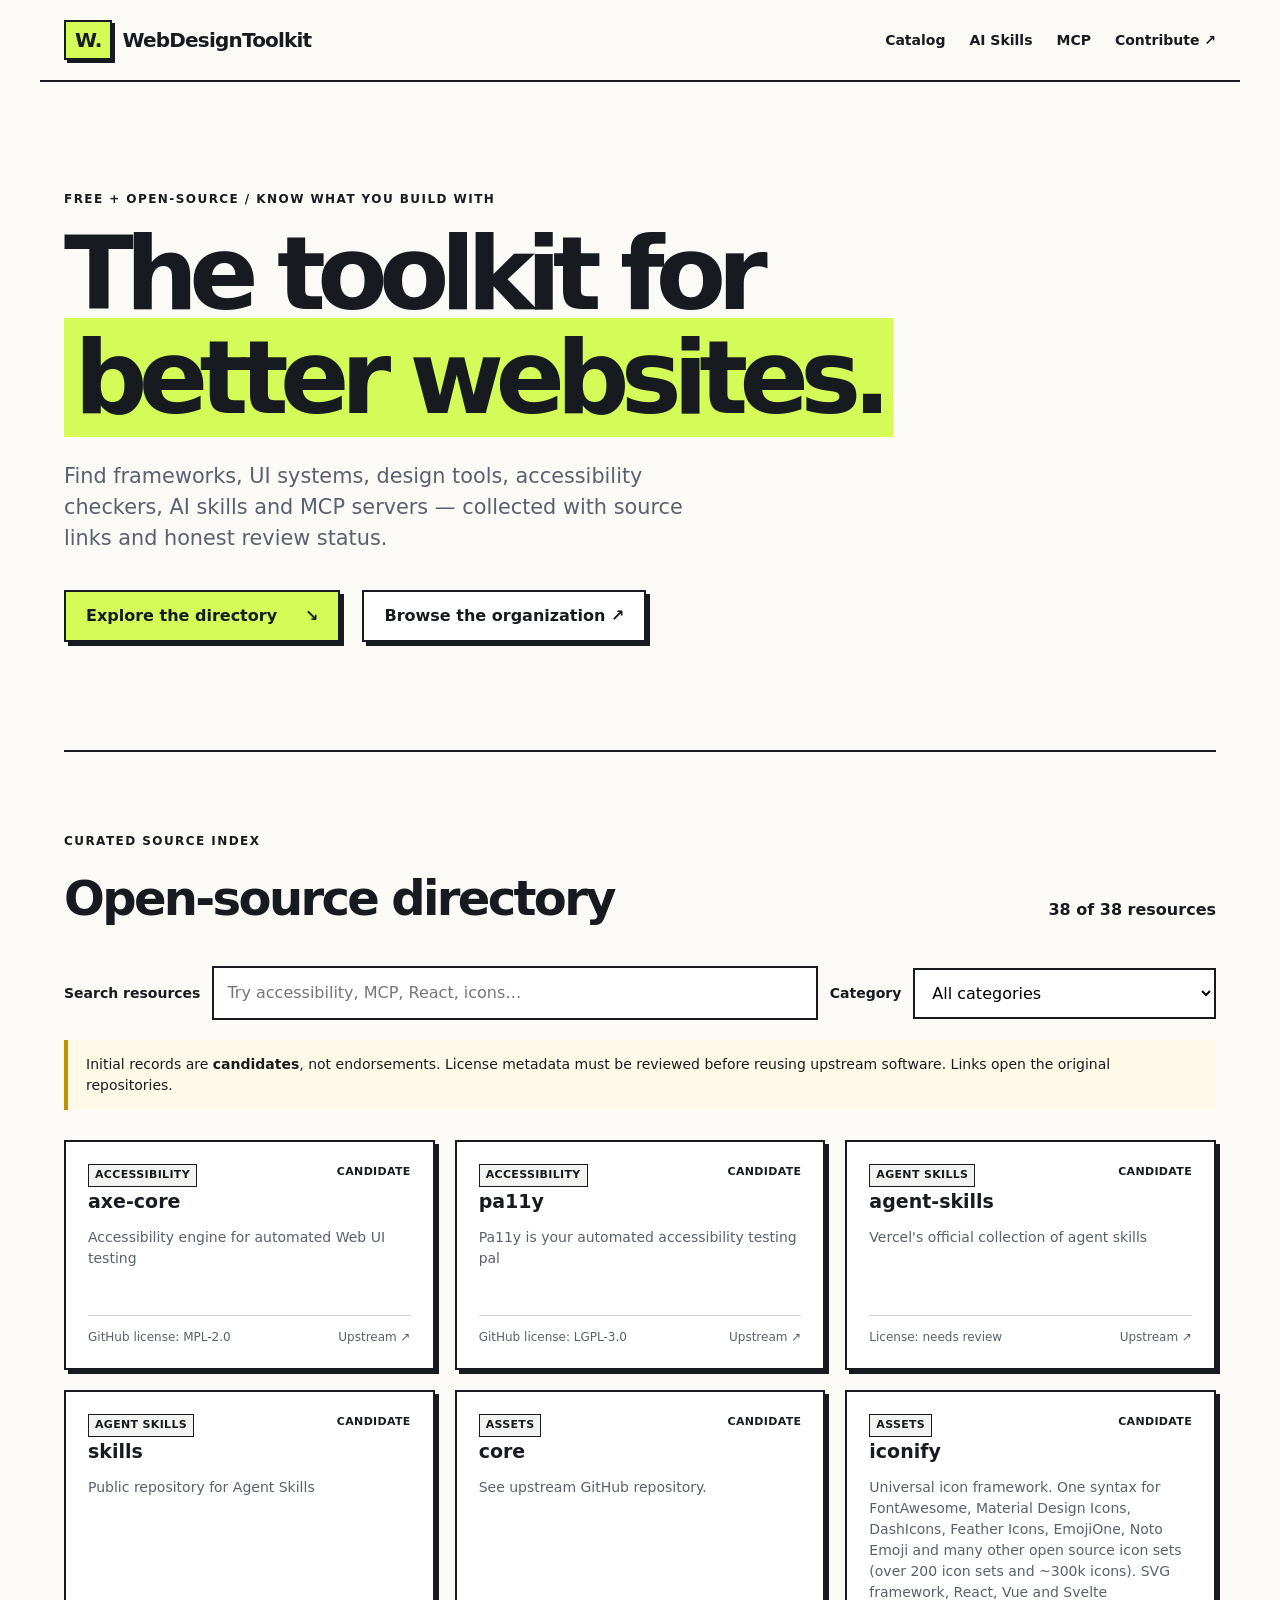
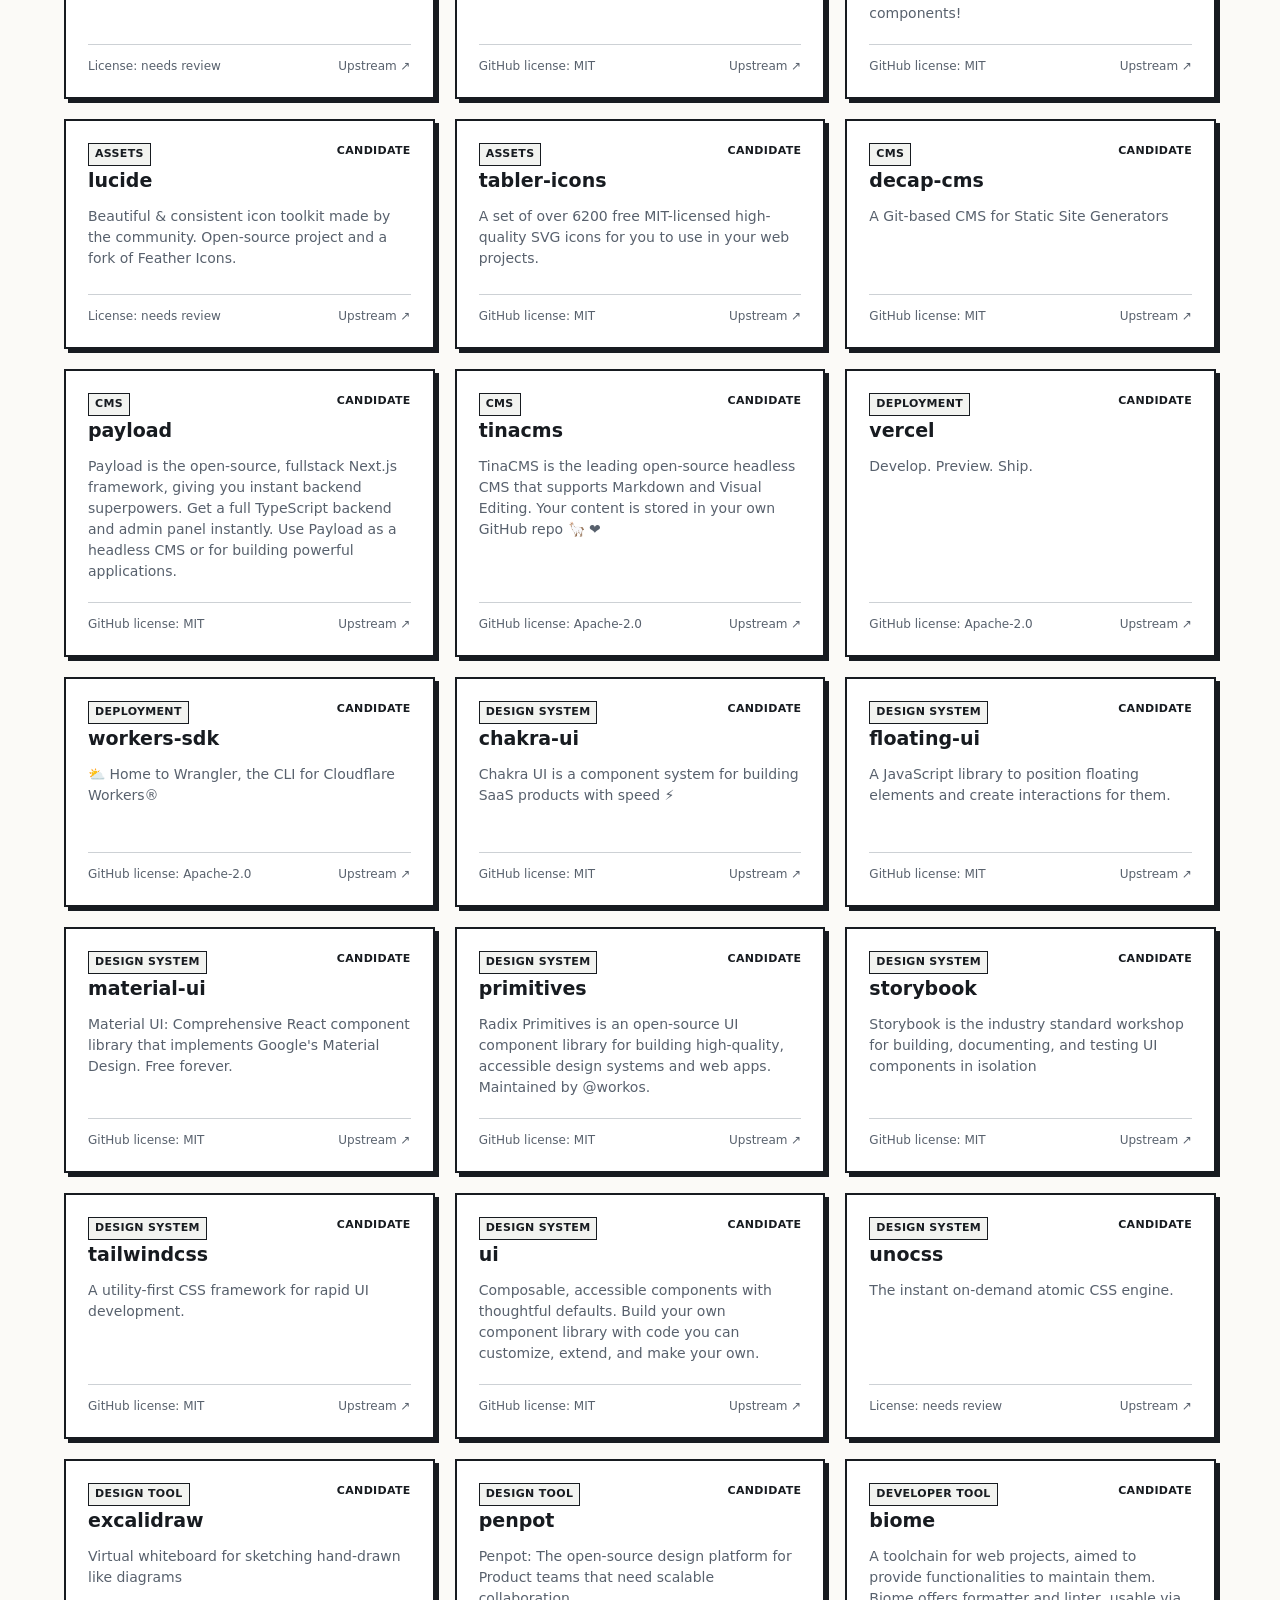
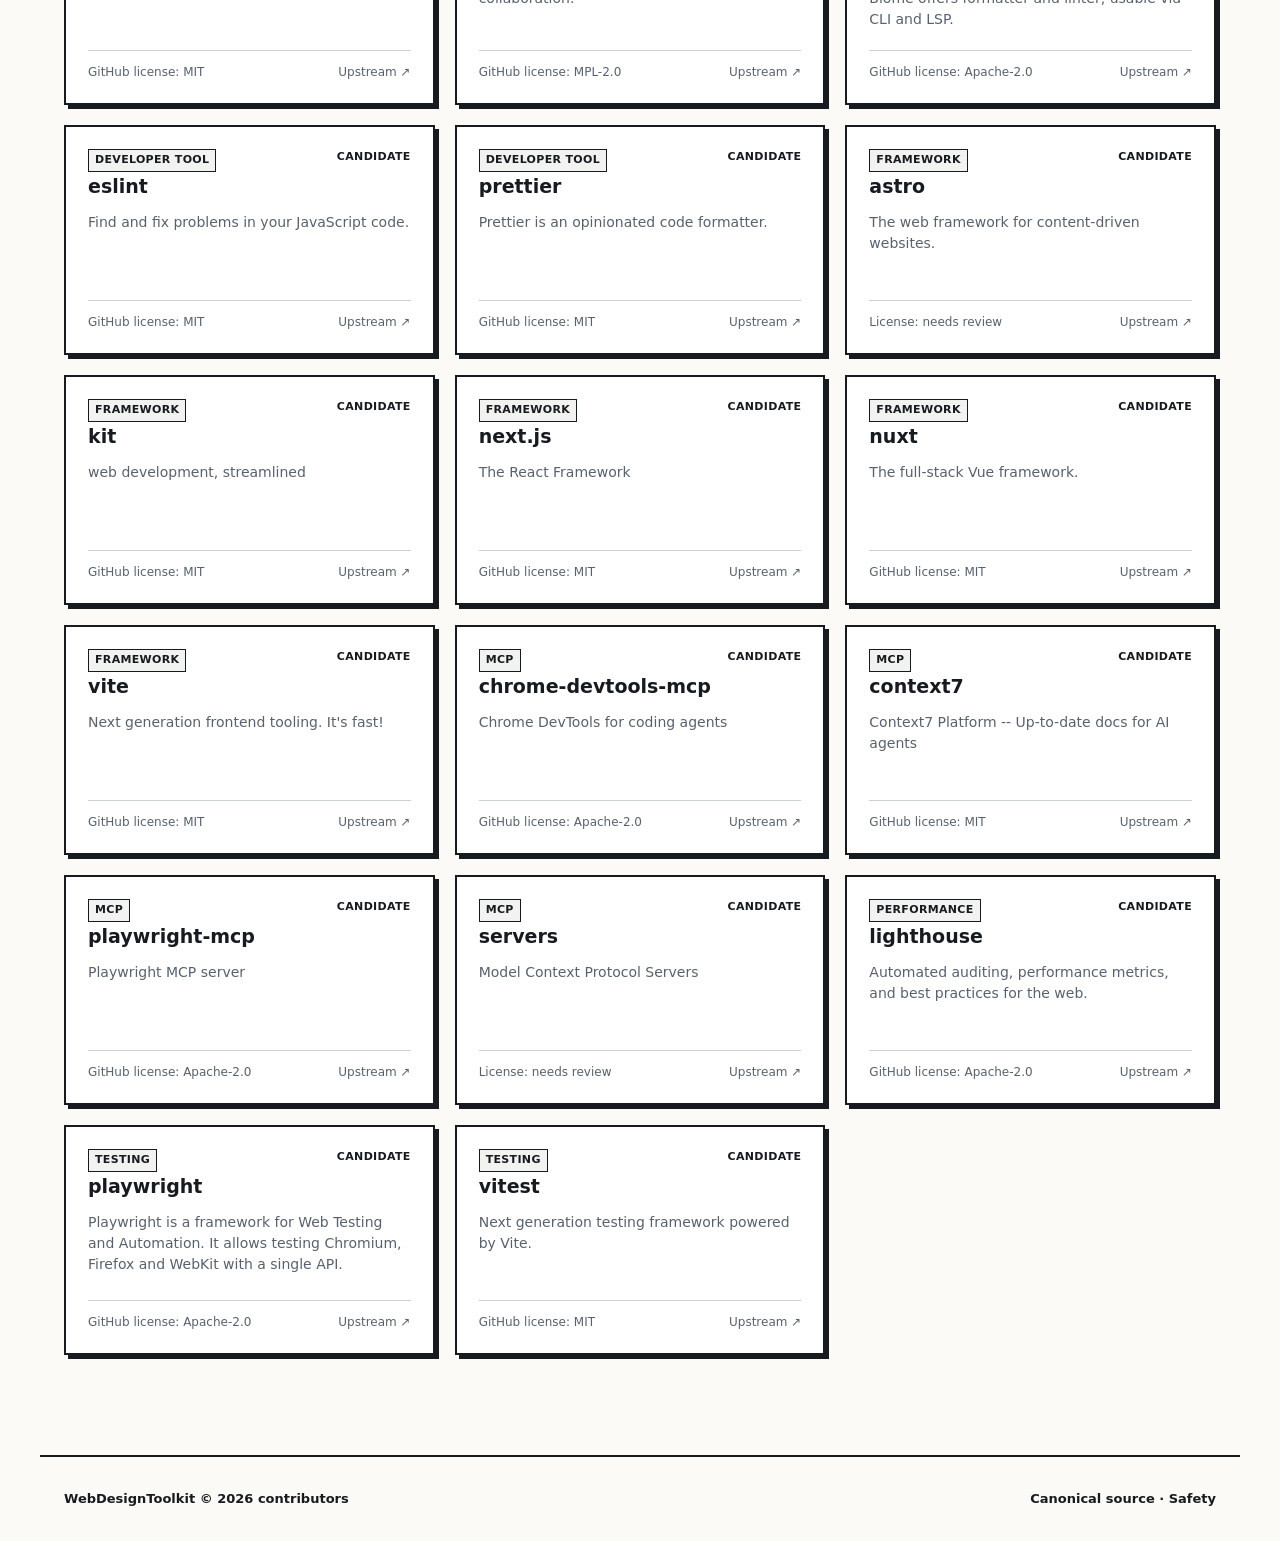
==== index.html @ 81c2b480 "chore: establish WebDesignToolkit foundation" ====
<!doctype html>
<html lang="en"><head><meta charset="utf-8"><meta name="viewport" content="width=device-width,initial-scale=1">
<meta name="description" content="Discover free and open-source resources for web design, accessibility, component systems, MCP and AI skills.">
<title>WebDesignToolkit — Open-source tools for better websites</title>
<link rel="icon" href="./favicon.svg" type="image/svg+xml"><link rel="stylesheet" href="./assets/styles.css"></head>
<body><a class="skip" href="#results">Skip to results</a>
<header class="topbar"><a class="brand" href="./" aria-label="WebDesignToolkit home"><span class="mark">W.</span> WebDesignToolkit</a><nav aria-label="Main navigation"><a href="https://github.com/WebDesignToolkit/catalog">Catalog</a><a href="https://github.com/WebDesignToolkit/skills">AI Skills</a><a href="https://github.com/WebDesignToolkit/mcp-servers">MCP</a><a href="https://github.com/WebDesignToolkit/.github/blob/main/CONTRIBUTING.md">Contribute ↗</a></nav></header>
<main><section class="hero"><p class="eyebrow">FREE + OPEN-SOURCE / KNOW WHAT YOU BUILD WITH</p><h1>The toolkit for<br><em>better websites.</em></h1><p class="subtitle">Find frameworks, UI systems, design tools, accessibility checkers, AI skills and MCP servers — collected with source links and honest review status.</p><div class="hero-links"><a class="btn btn-accent" href="#results">Explore the directory <span aria-hidden="true">↘</span></a><a class="btn" href="https://github.com/WebDesignToolkit">Browse the organization ↗</a></div></section>
<section class="directory" aria-labelledby="directory-heading"><div class="section-head"><div><p class="eyebrow">CURATED SOURCE INDEX</p><h2 id="directory-heading">Open-source directory</h2></div><p id="count" class="count" aria-live="polite">Loading resources…</p></div>
<div class="filters"><label for="search">Search resources</label><input id="search" type="search" placeholder="Try accessibility, MCP, React, icons…" autocomplete="off"><label for="category">Category</label><select id="category"><option value="">All categories</option></select></div>
<p class="notice">Initial records are <strong>candidates</strong>, not endorsements. License metadata must be reviewed before reusing upstream software. Links open the original repositories.</p>
<div id="results" class="cards" tabindex="-1" aria-live="polite"></div><p id="empty" hidden>No matching resources. Try another search or category.</p></section></main>
<footer><span>WebDesignToolkit © 2026 contributors</span><span><a href="https://github.com/WebDesignToolkit/catalog">Canonical source</a> · <a href="https://github.com/WebDesignToolkit/.github/blob/main/SECURITY.md">Safety</a></span></footer>
<script src="./assets/app.js" defer></script></body></html>
---- assets/styles.css ----
:root{--ink:#171b20;--muted:#58616d;--paper:#fbfaf7;--surface:#fff;--accent:#d4fb57;--stroke:2px solid var(--ink);--shadow:4px 4px 0 var(--ink);font-family:ui-sans-serif,system-ui,-apple-system,"Segoe UI",sans-serif;color:var(--ink);background:var(--paper)}*{box-sizing:border-box}html{scroll-behavior:smooth}body{margin:0;line-height:1.5}a{color:inherit;text-decoration:none}a:hover{text-decoration:underline}a:focus-visible,input:focus-visible,select:focus-visible{outline:3px solid #156bd4;outline-offset:3px}.skip{position:absolute;left:-9999px;top:10px}.skip:focus{left:10px;background:#fff;padding:12px;z-index:10}.topbar{max-width:1200px;margin:auto;padding:20px 24px;display:flex;gap:24px;justify-content:space-between;align-items:center;border-bottom:var(--stroke)}.brand{display:flex;align-items:center;gap:10px;font-weight:850;letter-spacing:-.04em;font-size:20px}.mark{background:var(--accent);border:var(--stroke);padding:3px 9px;box-shadow:3px 3px var(--ink)}nav{display:flex;gap:24px;flex-wrap:wrap}nav a{font-weight:700;font-size:14px}main{max-width:1200px;margin:auto;padding:0 24px}.hero{padding:96px 0 108px;border-bottom:var(--stroke)}.eyebrow{font-size:12px;font-weight:800;letter-spacing:.12em}.hero h1{font-size:clamp(3.5rem,8vw,7.5rem);line-height:1.02;letter-spacing:-.085em;margin:14px 0 30px;max-width:1100px}.hero em{font-style:normal;background:var(--accent);padding:0 .1em;box-decoration-break:clone}.subtitle{font-size:clamp(1rem,2vw,1.3rem);max-width:670px;color:var(--muted)}.hero-links{display:flex;flex-wrap:wrap;gap:22px;margin-top:36px}.btn{display:inline-flex;gap:28px;align-items:center;justify-content:space-between;min-height:48px;padding:12px 20px;border:var(--stroke);background:#fff;font-weight:800;box-shadow:var(--shadow);transition:transform .09s,box-shadow .09s}.btn:hover,.card:hover{background:var(--accent);text-decoration:none}.btn:active,.card:active{transform:translate(4px,4px);box-shadow:none}.btn-accent{background:var(--accent)}.directory{padding:68px 0 100px}.section-head{display:flex;align-items:end;justify-content:space-between;gap:16px}.section-head h2{font-size:clamp(2rem,4vw,3rem);margin:4px 0;letter-spacing:-.055em}.count{font-weight:800}.filters{display:grid;grid-template-columns:auto minmax(150px,2fr) auto minmax(130px,1fr);align-items:center;gap:12px;margin:28px 0 16px}.filters label{font-size:14px;font-weight:750}.filters input,.filters select{font:inherit;border:var(--stroke);padding:13px;background:#fff;border-radius:0;min-height:50px;width:100%}.notice{background:#fff9e8;border-left:4px solid #bf9200;padding:14px 18px;font-size:14px;margin:20px 0 30px}.cards{display:grid;grid-template-columns:repeat(3,minmax(0,1fr));gap:20px}.card{display:flex;flex-direction:column;border:var(--stroke);background:var(--surface);padding:22px;min-height:230px;box-shadow:var(--shadow);transition:transform .09s,box-shadow .09s}.card-title{font-size:19px;font-weight:800;overflow-wrap:anywhere}.card p{font-size:14px;color:var(--muted);margin:12px 0 20px;flex:1}.meta{display:flex;justify-content:space-between;gap:8px;flex-wrap:wrap;font-size:11px;letter-spacing:.03em;text-transform:uppercase;font-weight:800}.tag{border:1px solid var(--ink);padding:2px 6px;background:#f2f3f0}.card-footer{display:flex;justify-content:space-between;gap:10px;align-items:center;border-top:1px solid #cdd1d5;padding-top:12px;font-size:12px}.card-footer span{color:var(--muted)}footer{border-top:var(--stroke);max-width:1200px;margin:auto;padding:32px 24px;display:flex;justify-content:space-between;gap:12px;flex-wrap:wrap;font-size:13px;font-weight:700}@media(max-width:850px){.cards{grid-template-columns:repeat(2,minmax(0,1fr))}.filters{grid-template-columns:1fr 1fr}.filters label{grid-column:span 2}.filters input,.filters select{grid-column:span 2}.hero{padding:70px 0}nav{gap:14px}}@media(max-width:570px){.topbar{align-items:flex-start;flex-direction:column}.cards{grid-template-columns:1fr}.hero h1{font-size:3.5rem}.hero-links{flex-direction:column;align-items:stretch}.btn{width:100%}.section-head{align-items:start;flex-direction:column}.filters{display:block}.filters input,.filters select{margin:5px 0 12px}nav{gap:10px}}@media(prefers-reduced-motion:reduce){html{scroll-behavior:auto}*{transition:none!important}}
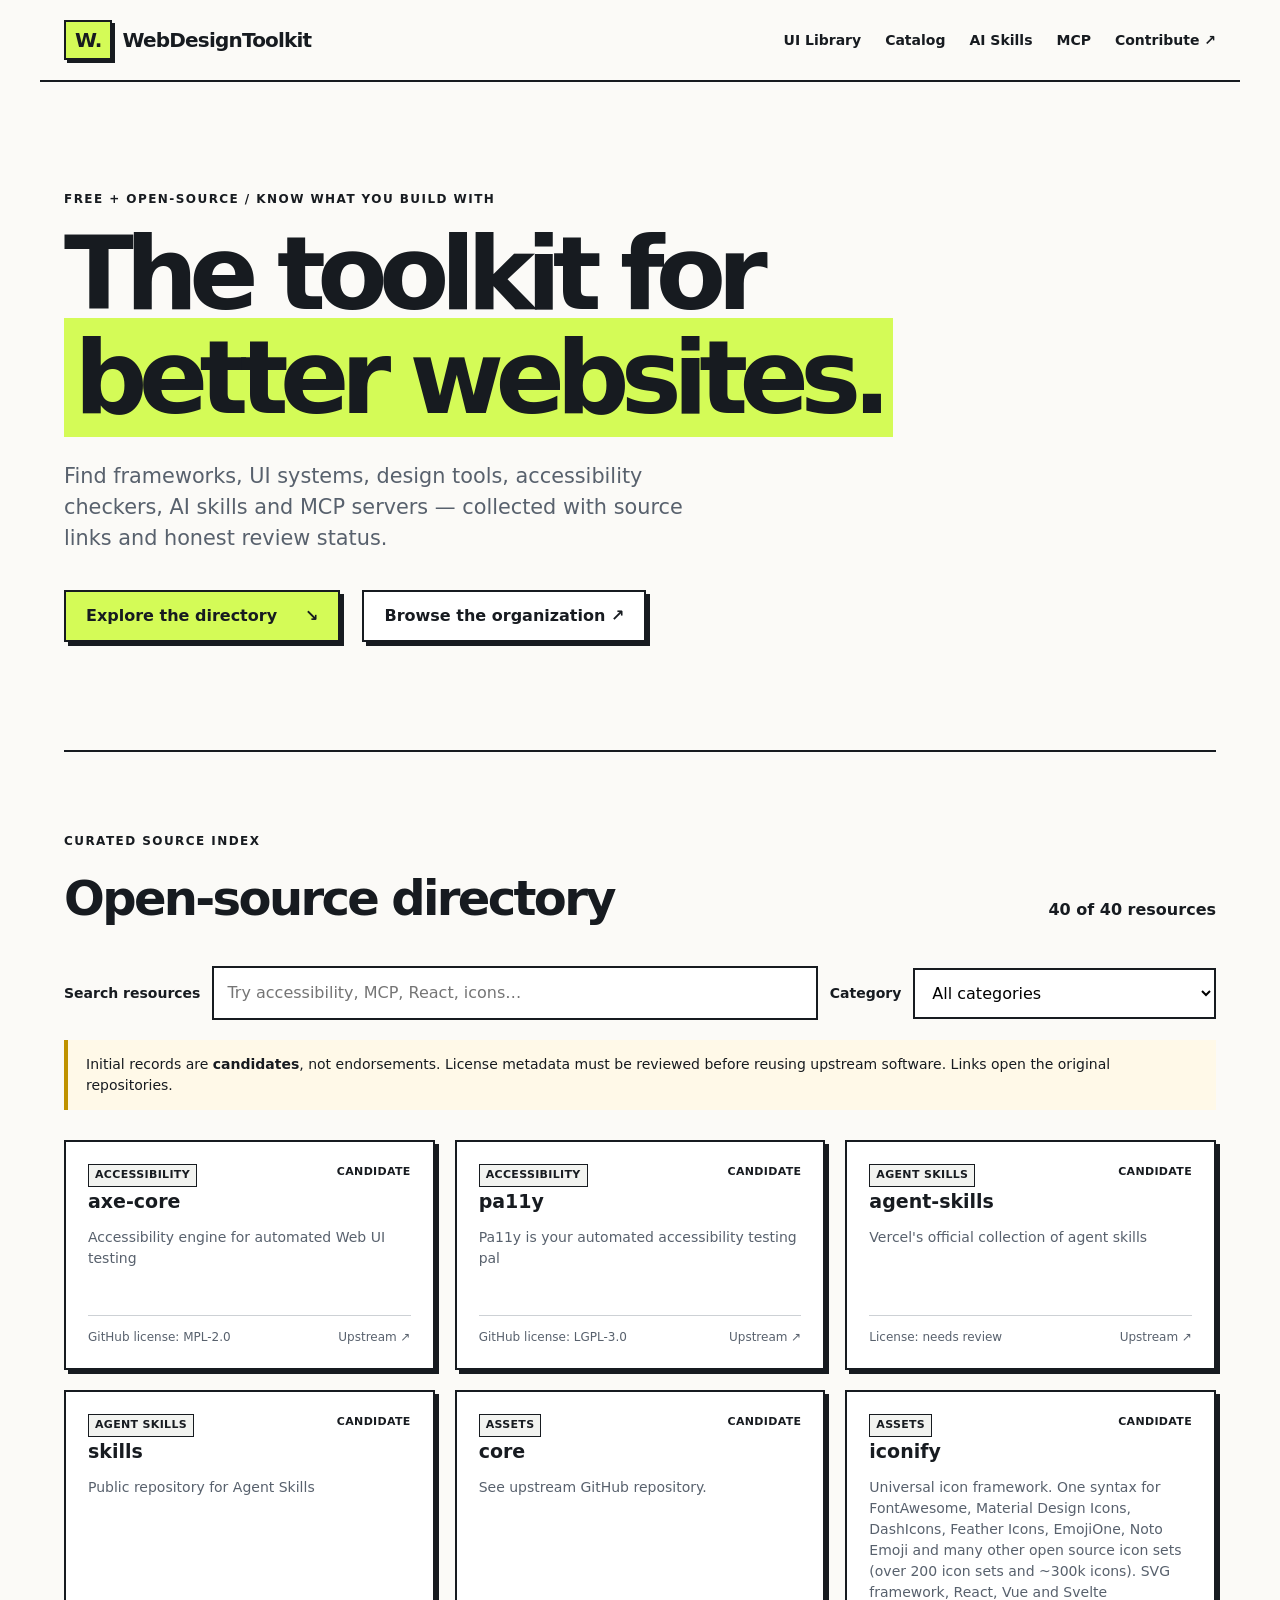
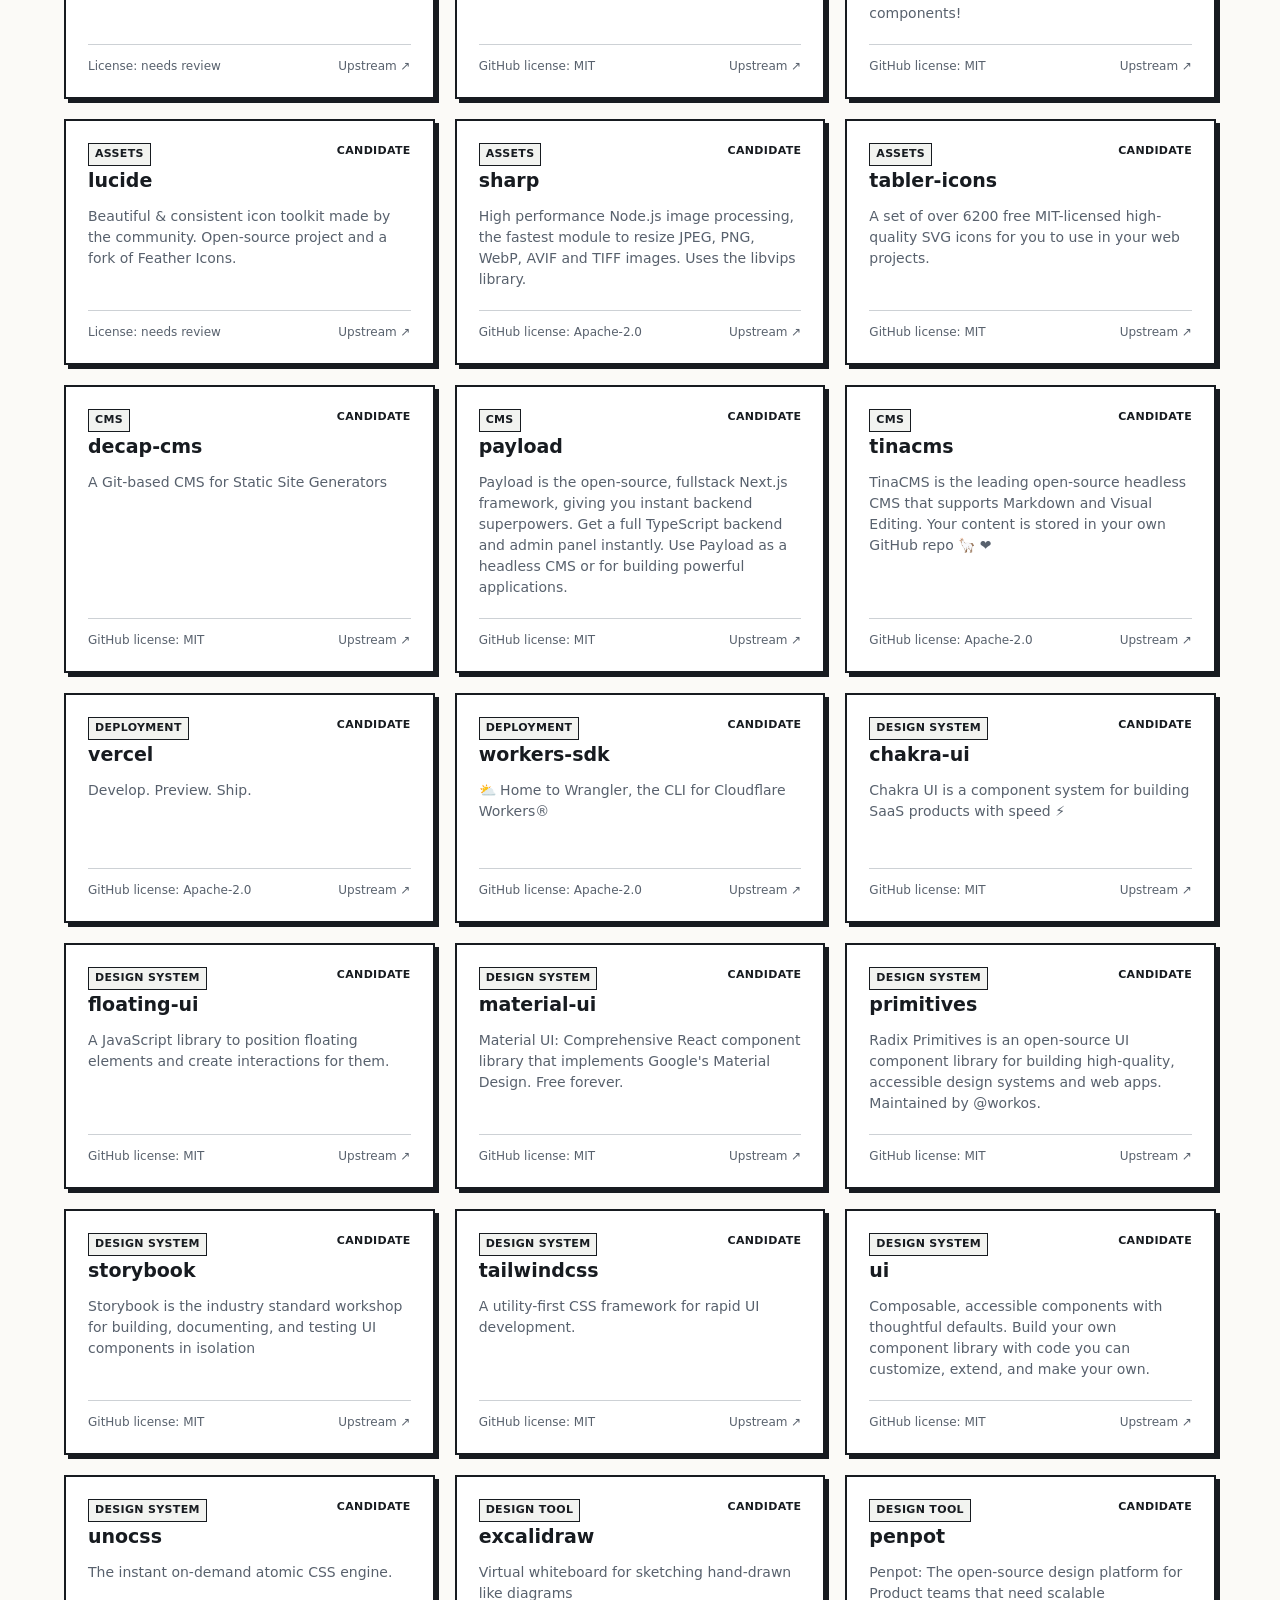
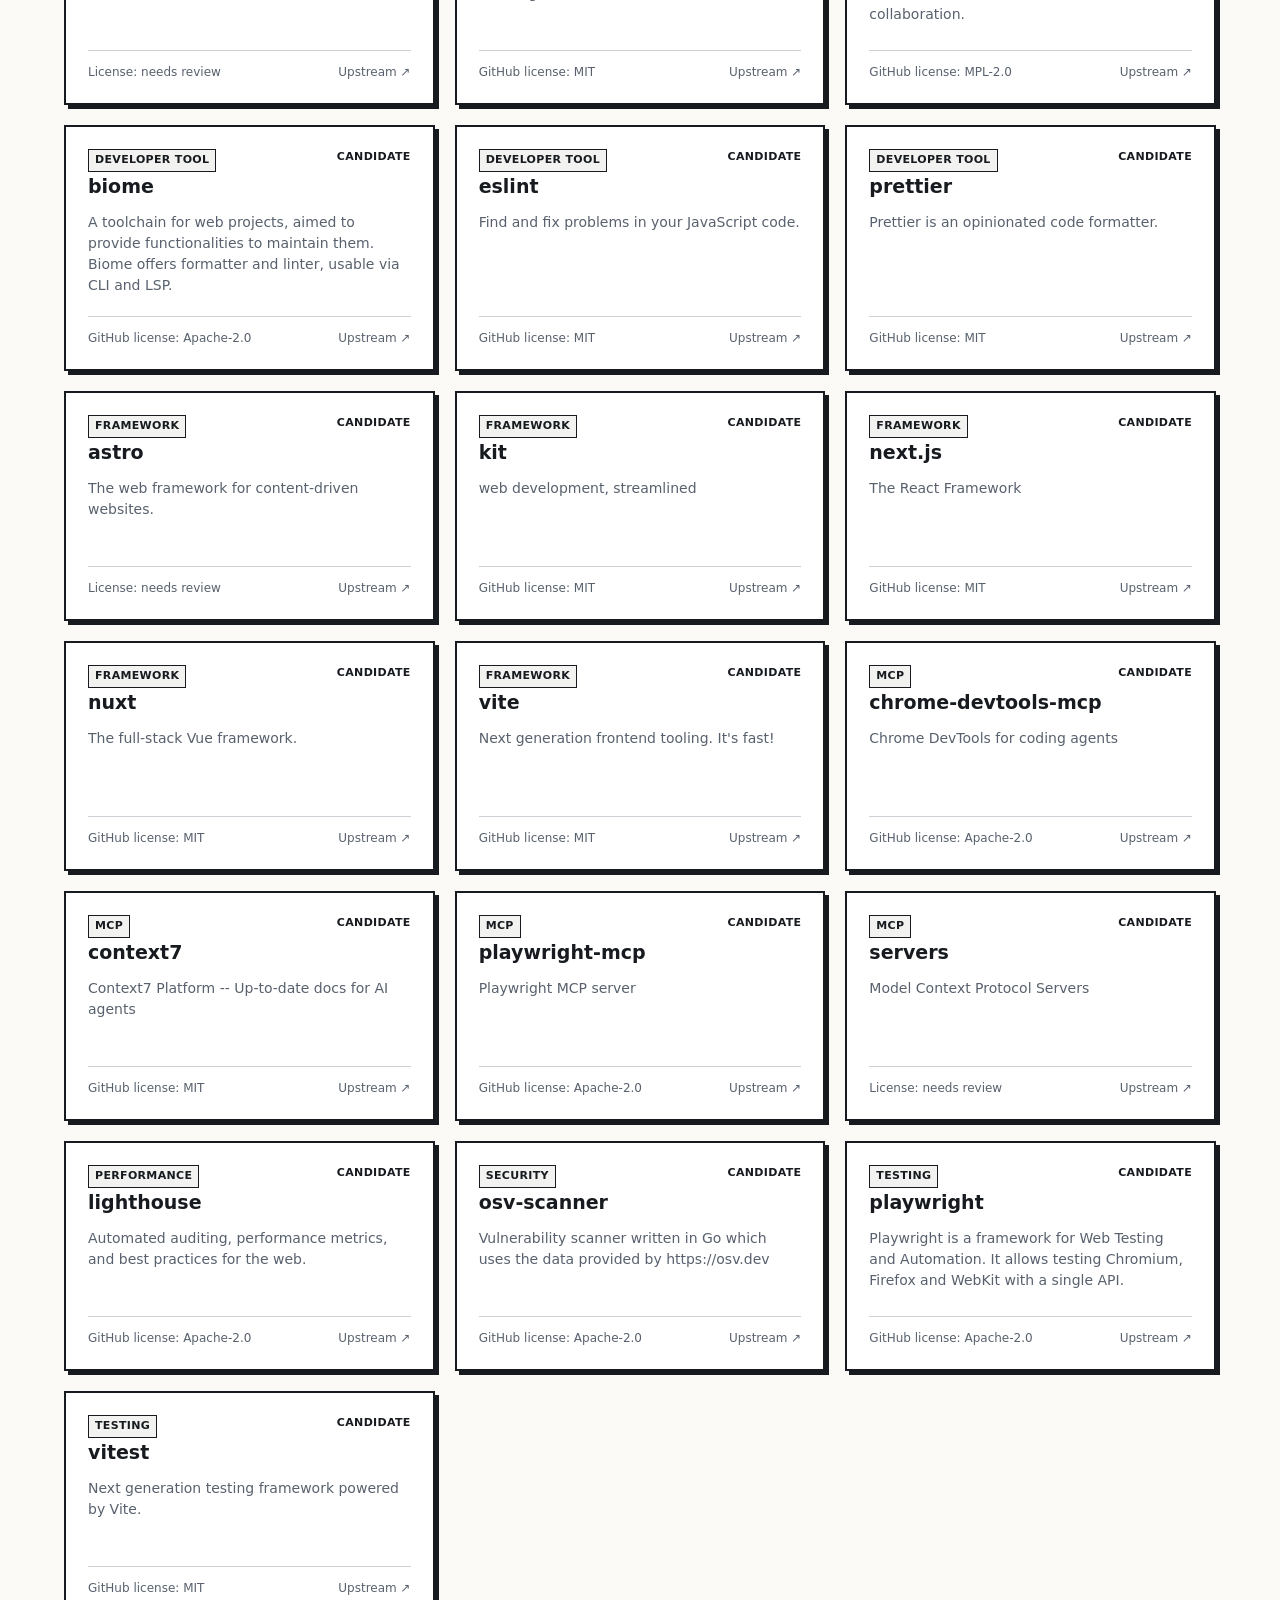
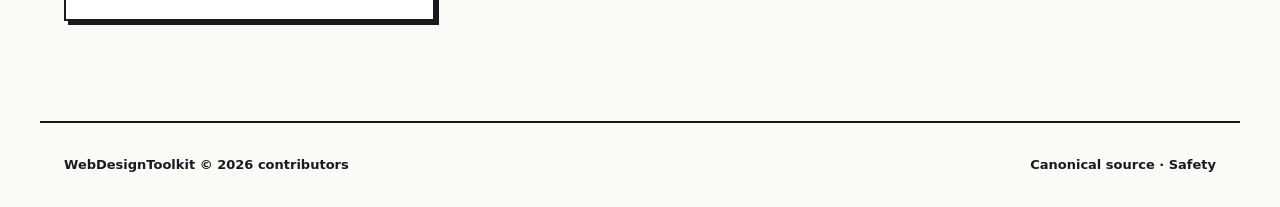
==== commit 2ebec0f8: "feat: add interactive agency UI library preview portal" ====
--- a/index.html
+++ b/index.html
@@ -4,7 +4,7 @@
 <title>WebDesignToolkit — Open-source tools for better websites</title>
 <link rel="icon" href="./favicon.svg" type="image/svg+xml"><link rel="stylesheet" href="./assets/styles.css"></head>
 <body><a class="skip" href="#results">Skip to results</a>
-<header class="topbar"><a class="brand" href="./" aria-label="WebDesignToolkit home"><span class="mark">W.</span> WebDesignToolkit</a><nav aria-label="Main navigation"><a href="https://github.com/WebDesignToolkit/catalog">Catalog</a><a href="https://github.com/WebDesignToolkit/skills">AI Skills</a><a href="https://github.com/WebDesignToolkit/mcp-servers">MCP</a><a href="https://github.com/WebDesignToolkit/.github/blob/main/CONTRIBUTING.md">Contribute ↗</a></nav></header>
+<header class="topbar"><a class="brand" href="./" aria-label="WebDesignToolkit home"><span class="mark">W.</span> WebDesignToolkit</a><nav aria-label="Main navigation"><a href="./library/">UI Library</a><a href="https://github.com/WebDesignToolkit/catalog">Catalog</a><a href="https://github.com/WebDesignToolkit/skills">AI Skills</a><a href="https://github.com/WebDesignToolkit/mcp-servers">MCP</a><a href="https://github.com/WebDesignToolkit/.github/blob/main/CONTRIBUTING.md">Contribute ↗</a></nav></header>
 <main><section class="hero"><p class="eyebrow">FREE + OPEN-SOURCE / KNOW WHAT YOU BUILD WITH</p><h1>The toolkit for<br><em>better websites.</em></h1><p class="subtitle">Find frameworks, UI systems, design tools, accessibility checkers, AI skills and MCP servers — collected with source links and honest review status.</p><div class="hero-links"><a class="btn btn-accent" href="#results">Explore the directory <span aria-hidden="true">↘</span></a><a class="btn" href="https://github.com/WebDesignToolkit">Browse the organization ↗</a></div></section>
 <section class="directory" aria-labelledby="directory-heading"><div class="section-head"><div><p class="eyebrow">CURATED SOURCE INDEX</p><h2 id="directory-heading">Open-source directory</h2></div><p id="count" class="count" aria-live="polite">Loading resources…</p></div>
 <div class="filters"><label for="search">Search resources</label><input id="search" type="search" placeholder="Try accessibility, MCP, React, icons…" autocomplete="off"><label for="category">Category</label><select id="category"><option value="">All categories</option></select></div>
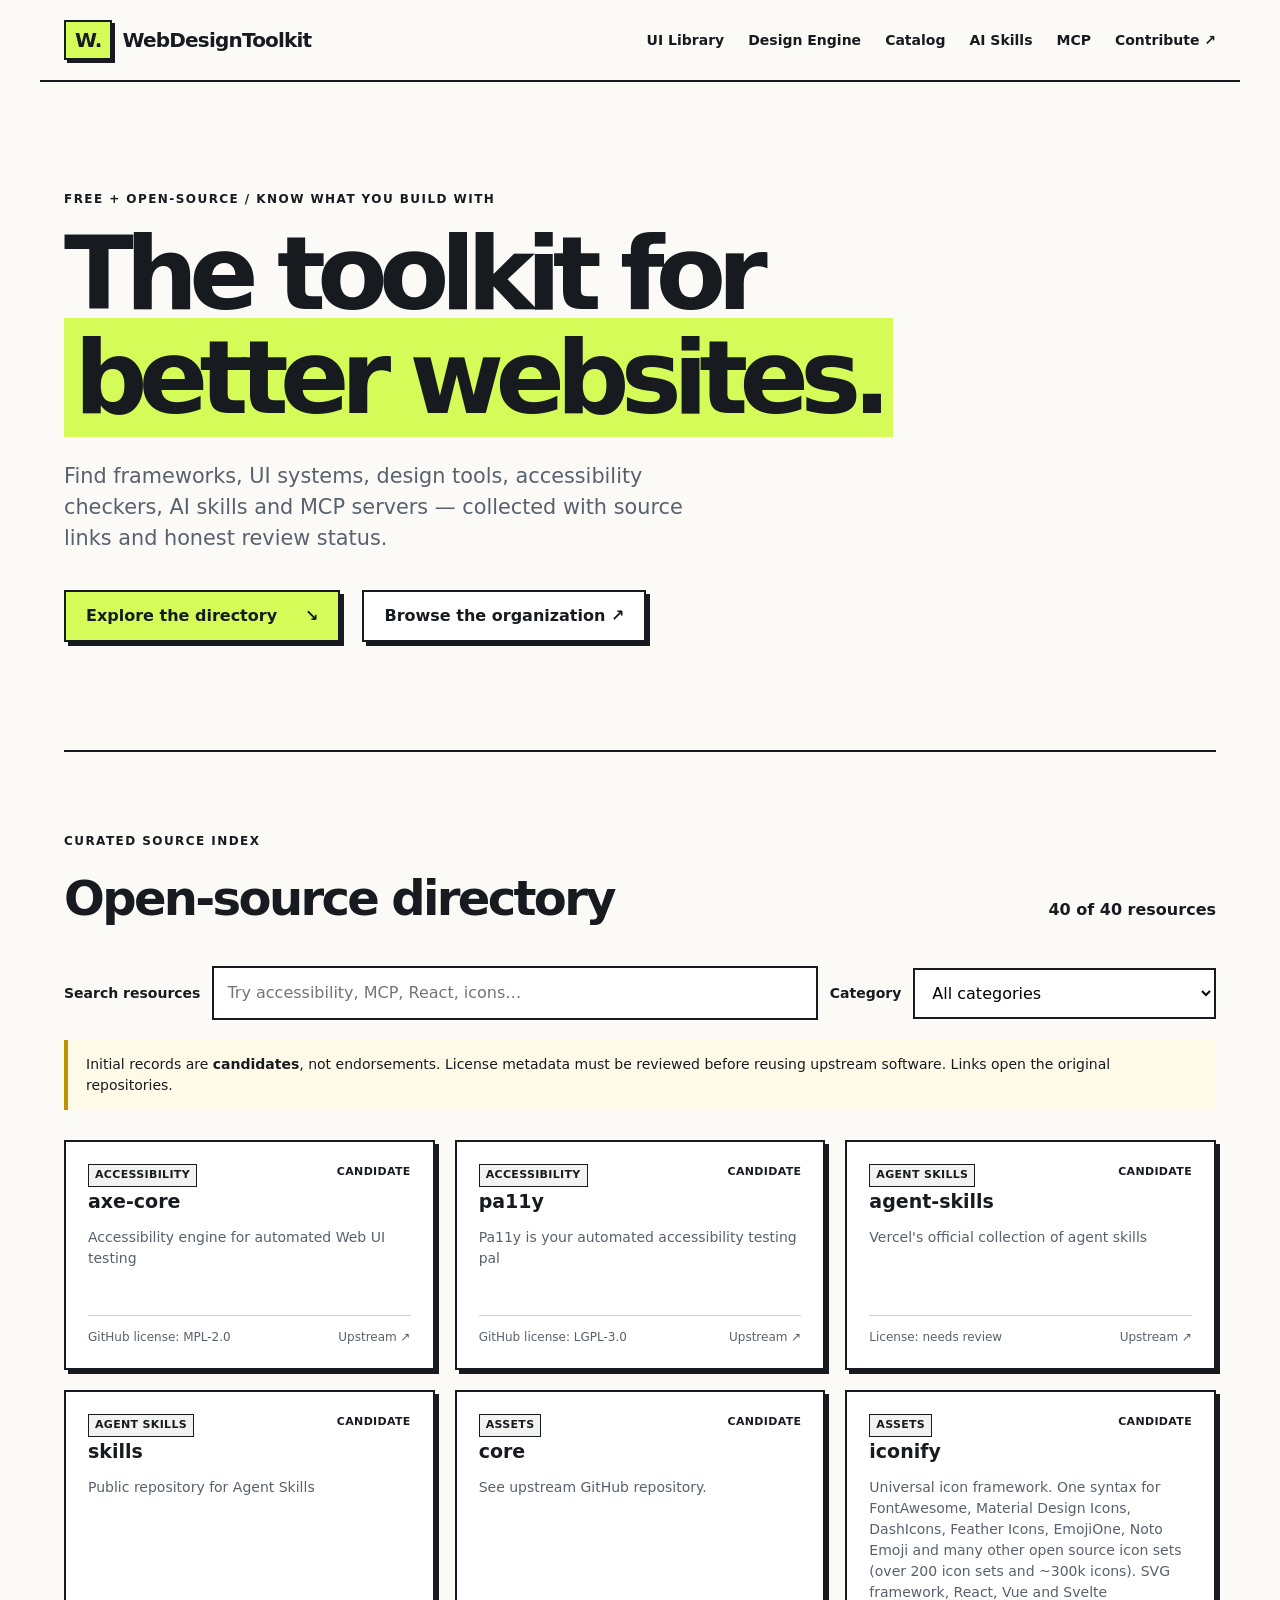
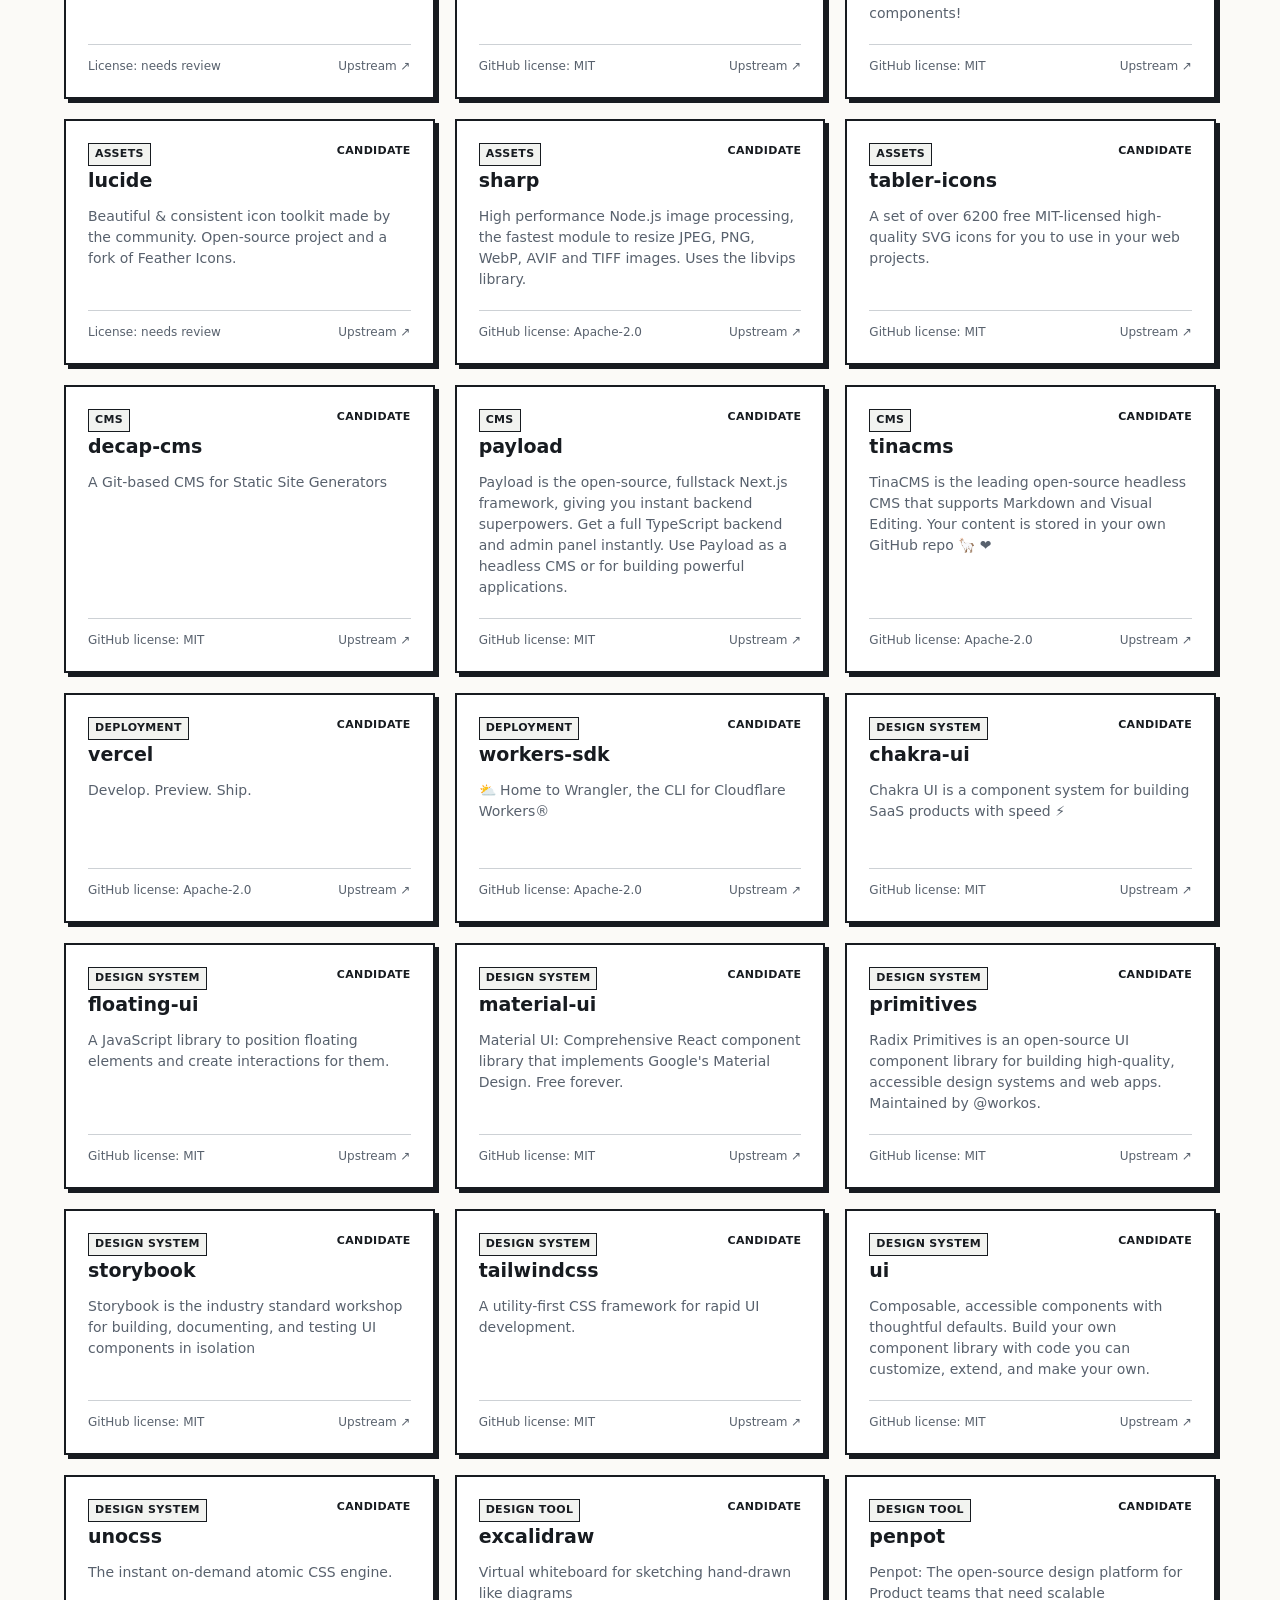
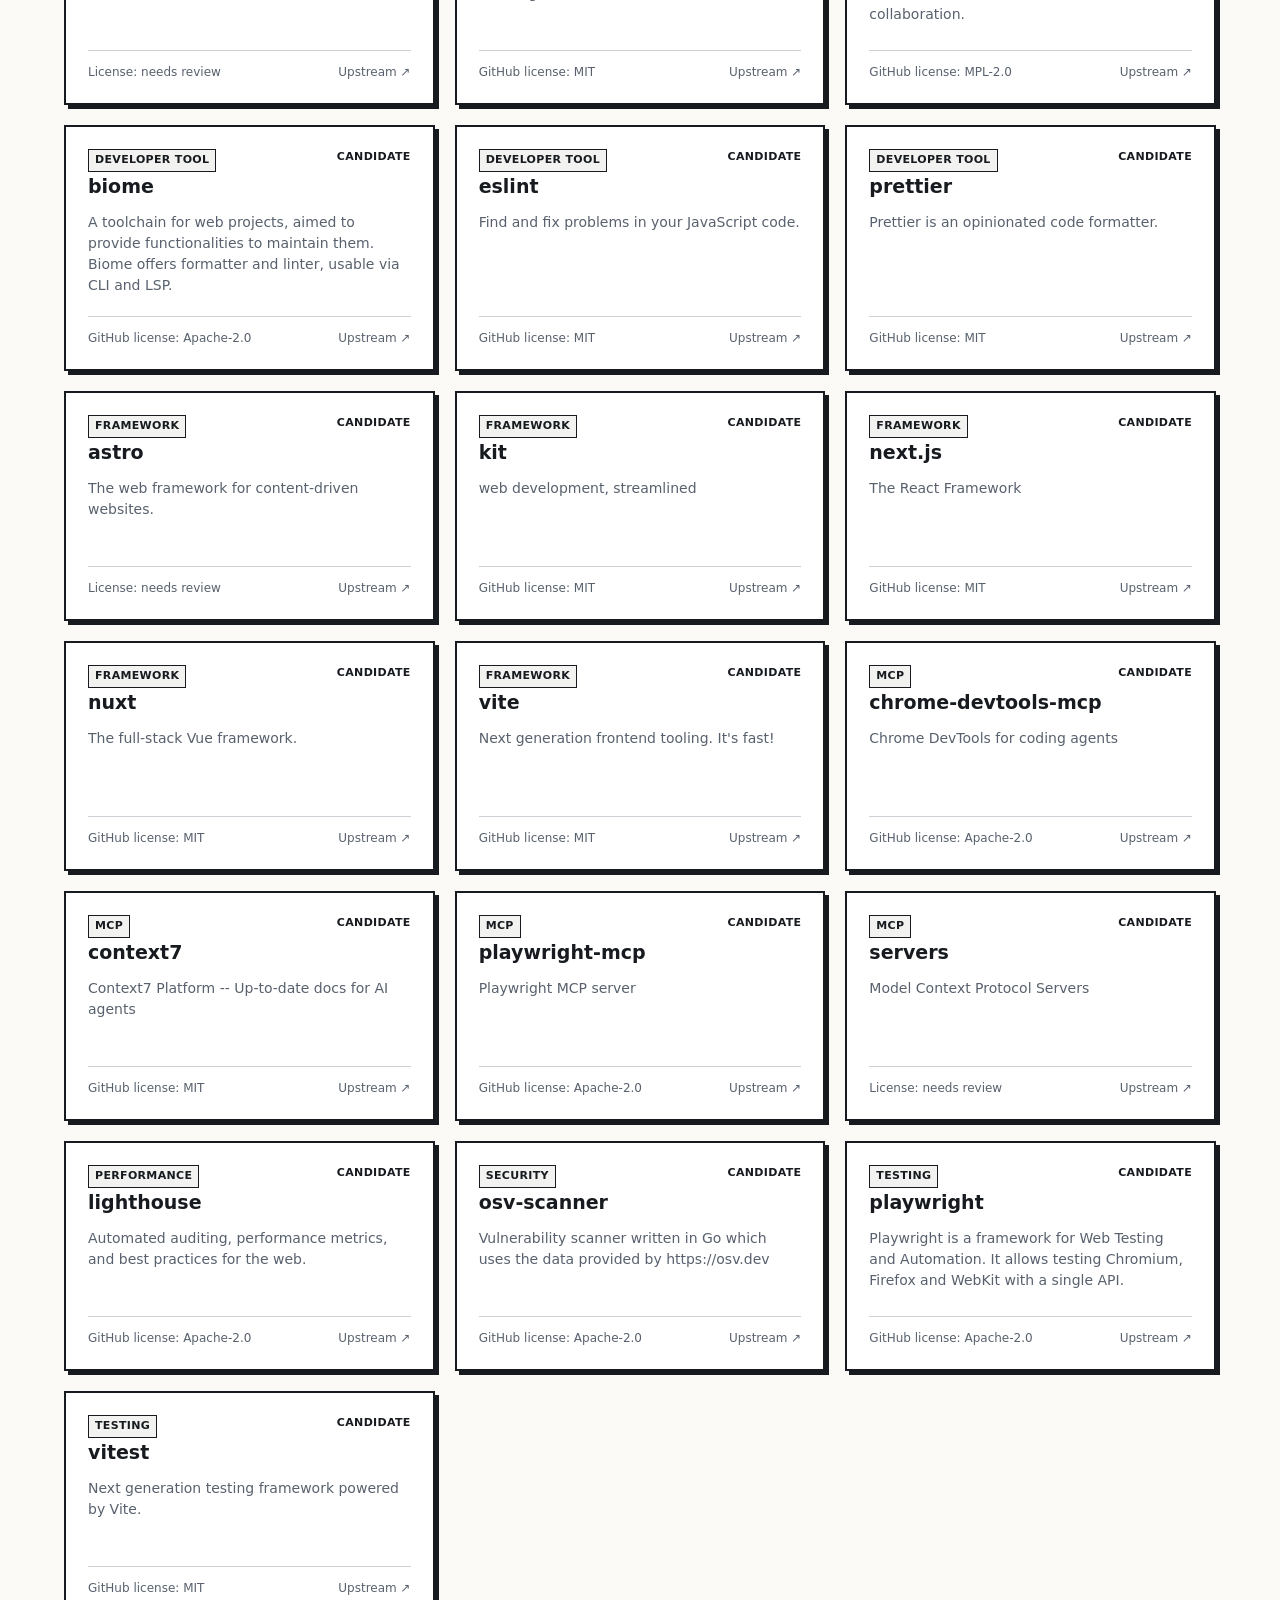
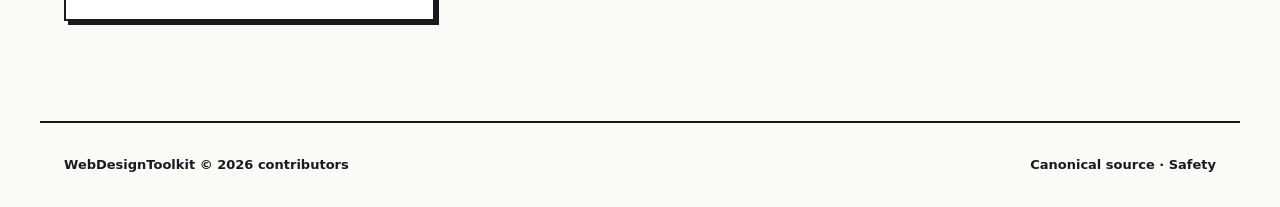
==== commit ce6f4fc1: "feat: wire website engine preview to component foundry" ====
--- a/index.html
+++ b/index.html
@@ -4,7 +4,7 @@
 <title>WebDesignToolkit — Open-source tools for better websites</title>
 <link rel="icon" href="./favicon.svg" type="image/svg+xml"><link rel="stylesheet" href="./assets/styles.css"></head>
 <body><a class="skip" href="#results">Skip to results</a>
-<header class="topbar"><a class="brand" href="./" aria-label="WebDesignToolkit home"><span class="mark">W.</span> WebDesignToolkit</a><nav aria-label="Main navigation"><a href="./library/">UI Library</a><a href="https://github.com/WebDesignToolkit/catalog">Catalog</a><a href="https://github.com/WebDesignToolkit/skills">AI Skills</a><a href="https://github.com/WebDesignToolkit/mcp-servers">MCP</a><a href="https://github.com/WebDesignToolkit/.github/blob/main/CONTRIBUTING.md">Contribute ↗</a></nav></header>
+<header class="topbar"><a class="brand" href="./" aria-label="WebDesignToolkit home"><span class="mark">W.</span> WebDesignToolkit</a><nav aria-label="Main navigation"><a href="./library/">UI Library</a><a href="./engine/">Design Engine</a><a href="https://github.com/WebDesignToolkit/catalog">Catalog</a><a href="https://github.com/WebDesignToolkit/skills">AI Skills</a><a href="https://github.com/WebDesignToolkit/mcp-servers">MCP</a><a href="https://github.com/WebDesignToolkit/.github/blob/main/CONTRIBUTING.md">Contribute ↗</a></nav></header>
 <main><section class="hero"><p class="eyebrow">FREE + OPEN-SOURCE / KNOW WHAT YOU BUILD WITH</p><h1>The toolkit for<br><em>better websites.</em></h1><p class="subtitle">Find frameworks, UI systems, design tools, accessibility checkers, AI skills and MCP servers — collected with source links and honest review status.</p><div class="hero-links"><a class="btn btn-accent" href="#results">Explore the directory <span aria-hidden="true">↘</span></a><a class="btn" href="https://github.com/WebDesignToolkit">Browse the organization ↗</a></div></section>
 <section class="directory" aria-labelledby="directory-heading"><div class="section-head"><div><p class="eyebrow">CURATED SOURCE INDEX</p><h2 id="directory-heading">Open-source directory</h2></div><p id="count" class="count" aria-live="polite">Loading resources…</p></div>
 <div class="filters"><label for="search">Search resources</label><input id="search" type="search" placeholder="Try accessibility, MCP, React, icons…" autocomplete="off"><label for="category">Category</label><select id="category"><option value="">All categories</option></select></div>
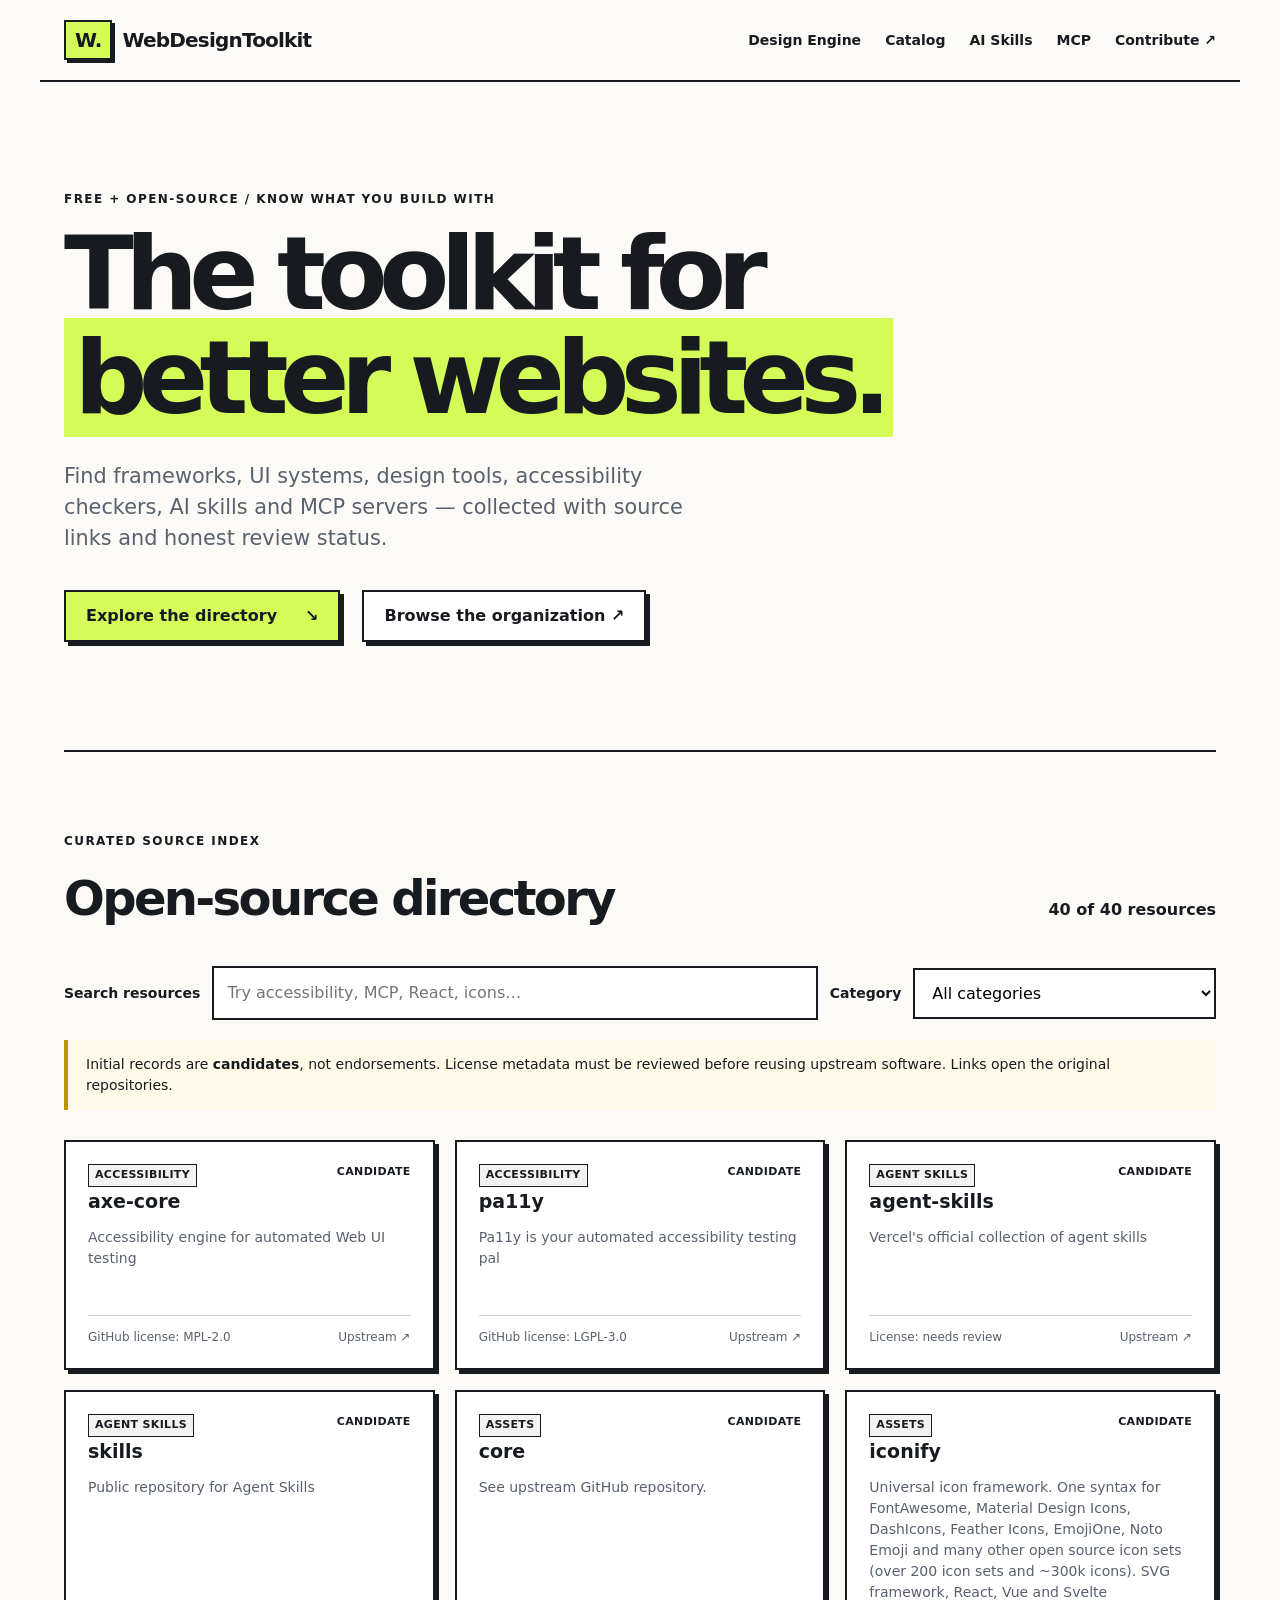
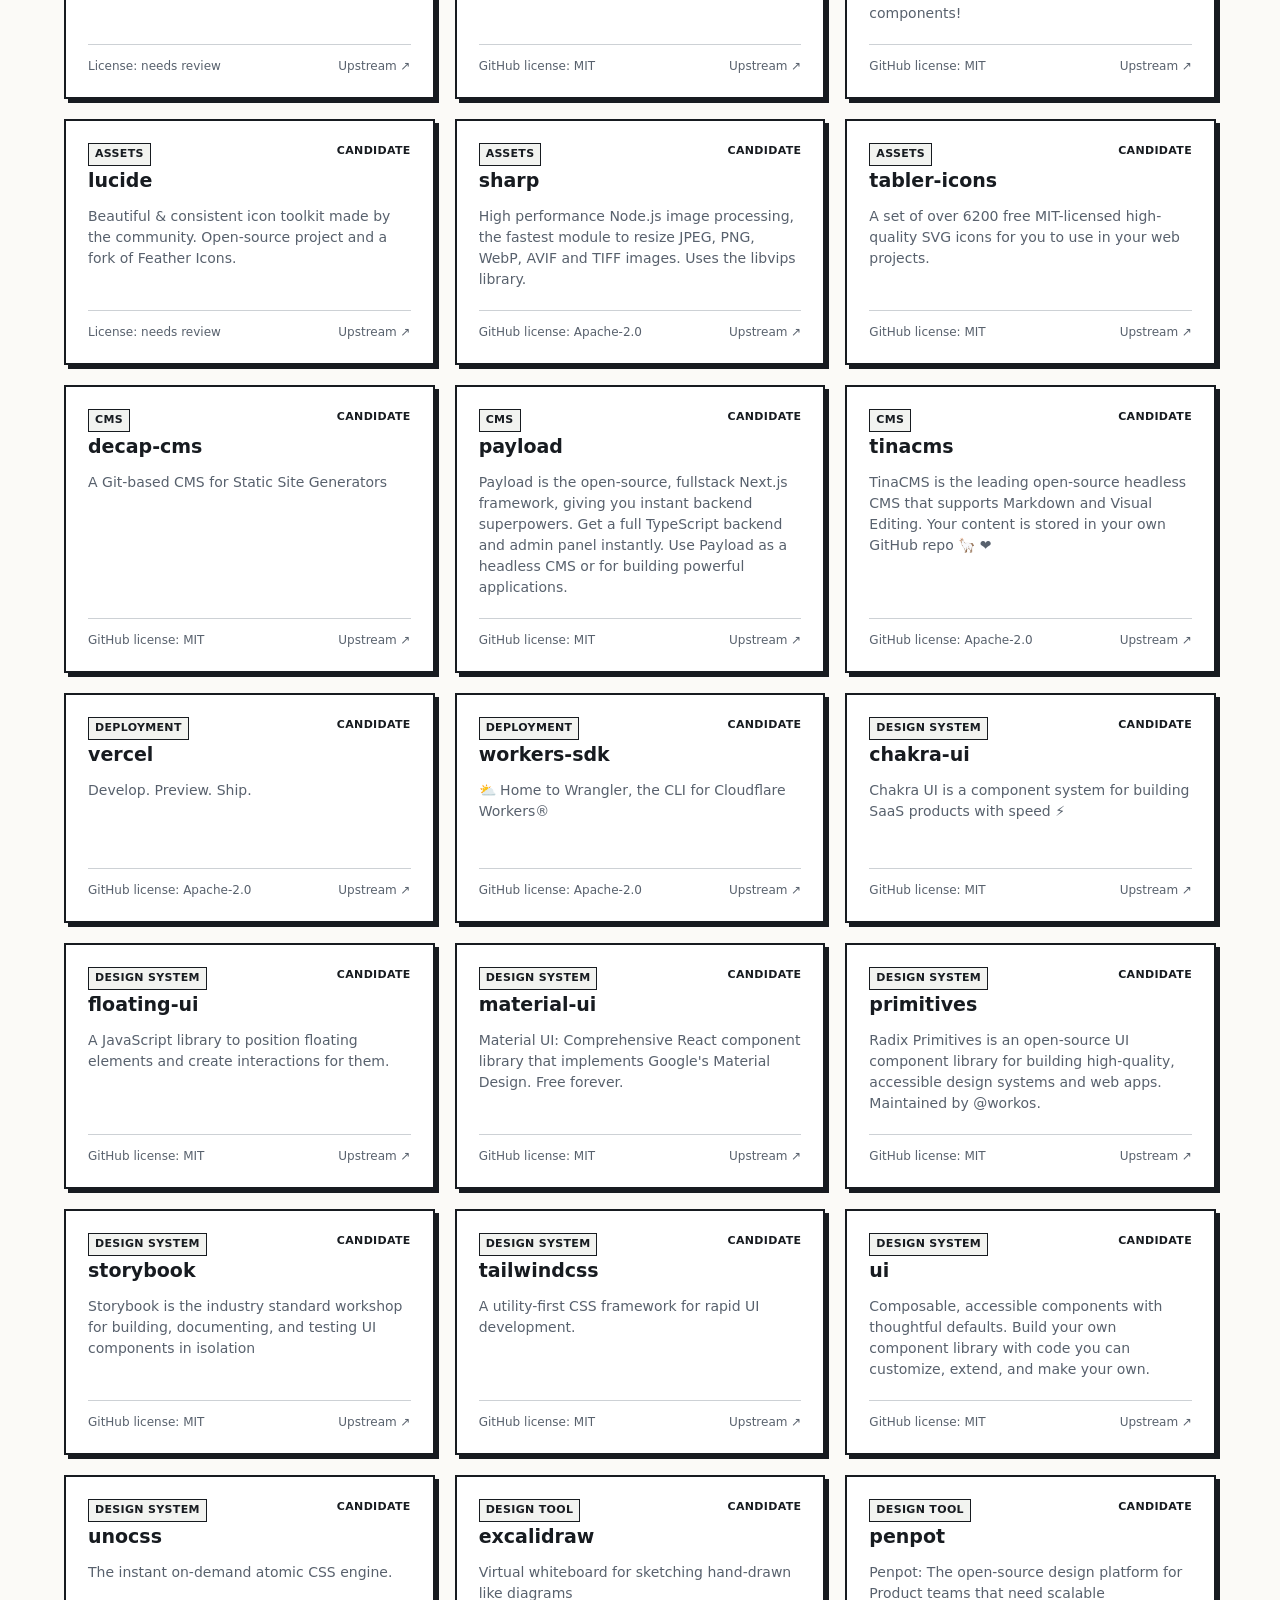
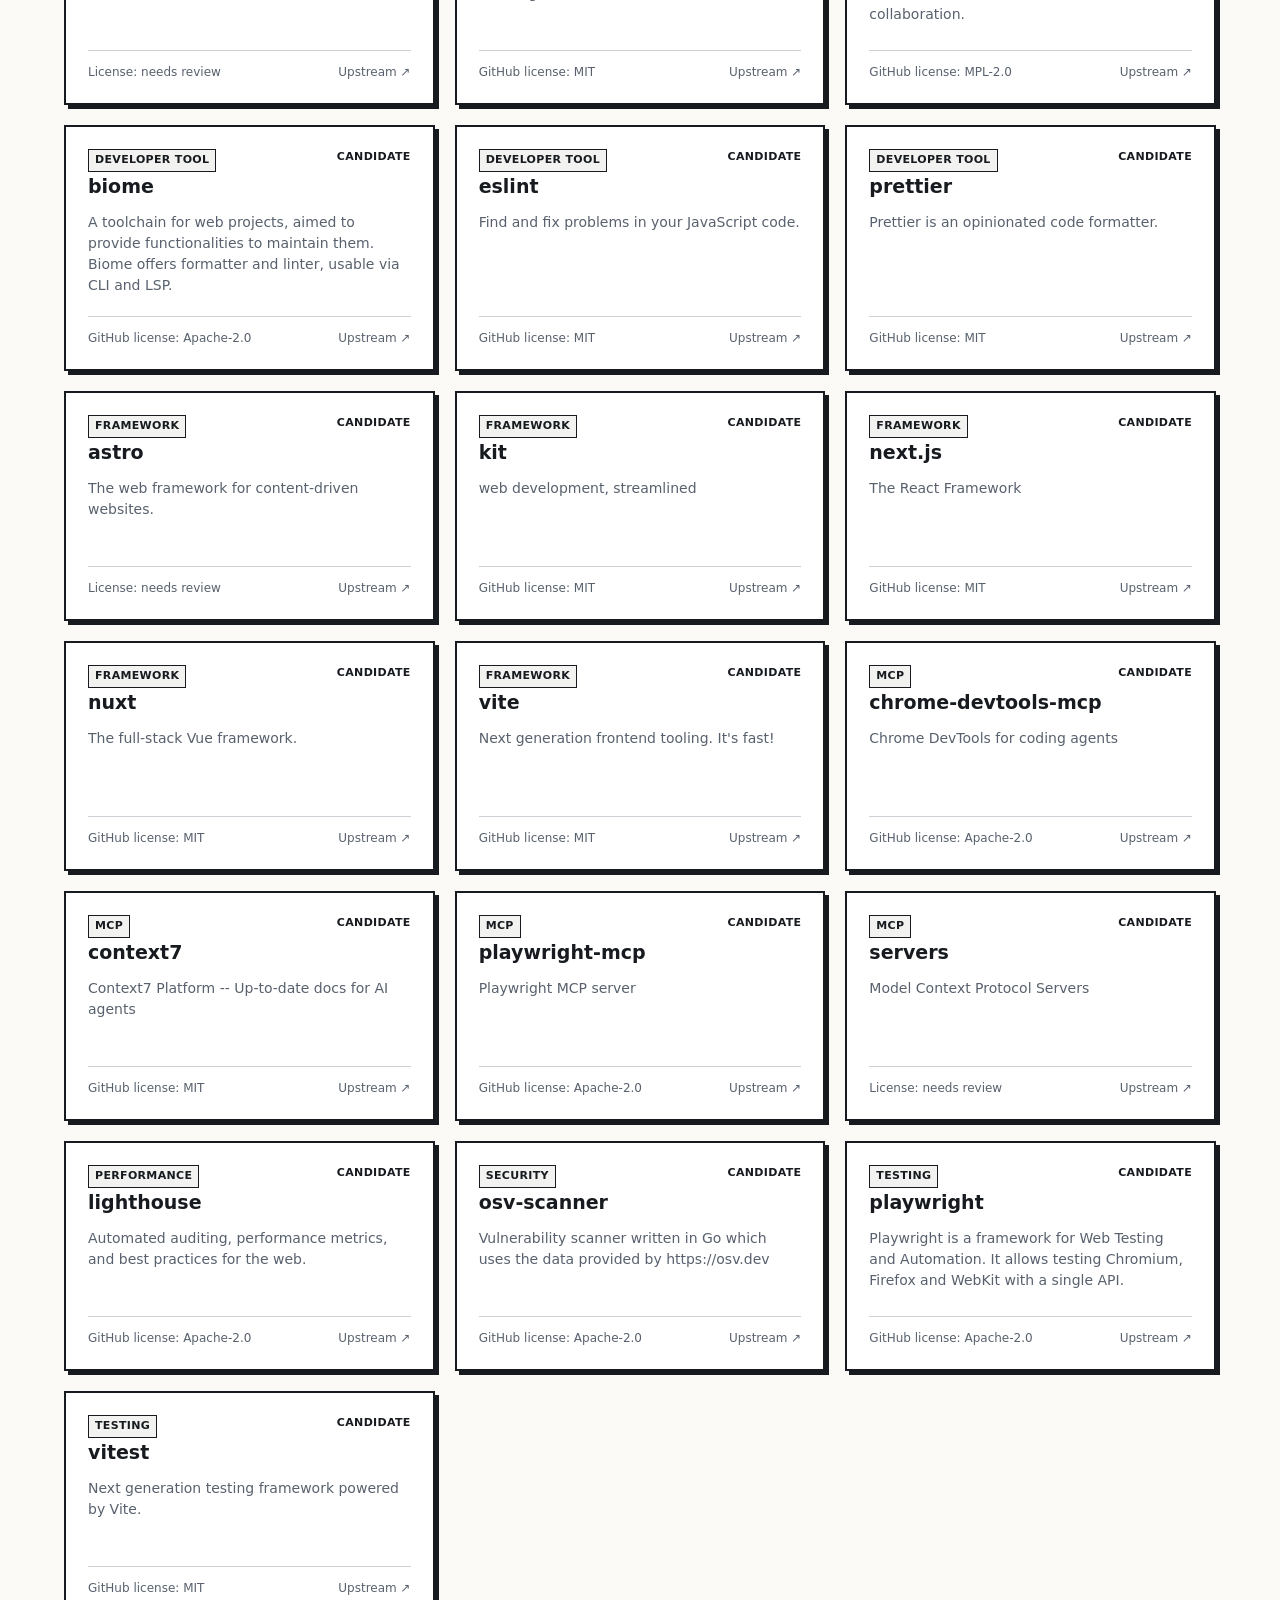
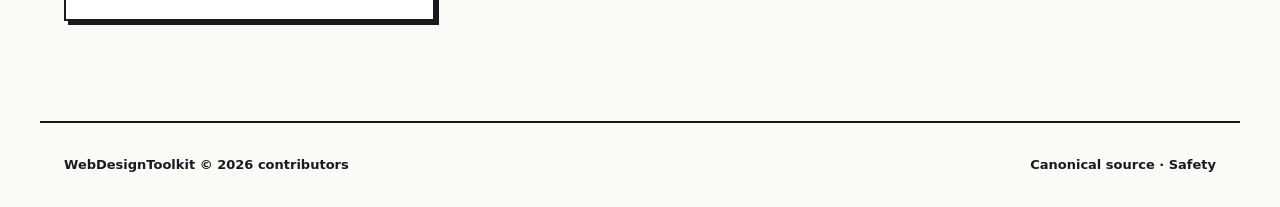
==== commit 1f2ce646: "deploy: publish isolated web design engine preview under /engine" ====
--- a/index.html
+++ b/index.html
@@ -4,7 +4,7 @@
 <title>WebDesignToolkit — Open-source tools for better websites</title>
 <link rel="icon" href="./favicon.svg" type="image/svg+xml"><link rel="stylesheet" href="./assets/styles.css"></head>
 <body><a class="skip" href="#results">Skip to results</a>
-<header class="topbar"><a class="brand" href="./" aria-label="WebDesignToolkit home"><span class="mark">W.</span> WebDesignToolkit</a><nav aria-label="Main navigation"><a href="./library/">UI Library</a><a href="./engine/">Design Engine</a><a href="https://github.com/WebDesignToolkit/catalog">Catalog</a><a href="https://github.com/WebDesignToolkit/skills">AI Skills</a><a href="https://github.com/WebDesignToolkit/mcp-servers">MCP</a><a href="https://github.com/WebDesignToolkit/.github/blob/main/CONTRIBUTING.md">Contribute ↗</a></nav></header>
+<header class="topbar"><a class="brand" href="./" aria-label="WebDesignToolkit home"><span class="mark">W.</span> WebDesignToolkit</a><nav aria-label="Main navigation"><a href="./engine/">Design Engine</a><a href="https://github.com/WebDesignToolkit/catalog">Catalog</a><a href="https://github.com/WebDesignToolkit/skills">AI Skills</a><a href="https://github.com/WebDesignToolkit/mcp-servers">MCP</a><a href="https://github.com/WebDesignToolkit/.github/blob/main/CONTRIBUTING.md">Contribute ↗</a></nav></header>
 <main><section class="hero"><p class="eyebrow">FREE + OPEN-SOURCE / KNOW WHAT YOU BUILD WITH</p><h1>The toolkit for<br><em>better websites.</em></h1><p class="subtitle">Find frameworks, UI systems, design tools, accessibility checkers, AI skills and MCP servers — collected with source links and honest review status.</p><div class="hero-links"><a class="btn btn-accent" href="#results">Explore the directory <span aria-hidden="true">↘</span></a><a class="btn" href="https://github.com/WebDesignToolkit">Browse the organization ↗</a></div></section>
 <section class="directory" aria-labelledby="directory-heading"><div class="section-head"><div><p class="eyebrow">CURATED SOURCE INDEX</p><h2 id="directory-heading">Open-source directory</h2></div><p id="count" class="count" aria-live="polite">Loading resources…</p></div>
 <div class="filters"><label for="search">Search resources</label><input id="search" type="search" placeholder="Try accessibility, MCP, React, icons…" autocomplete="off"><label for="category">Category</label><select id="category"><option value="">All categories</option></select></div>
